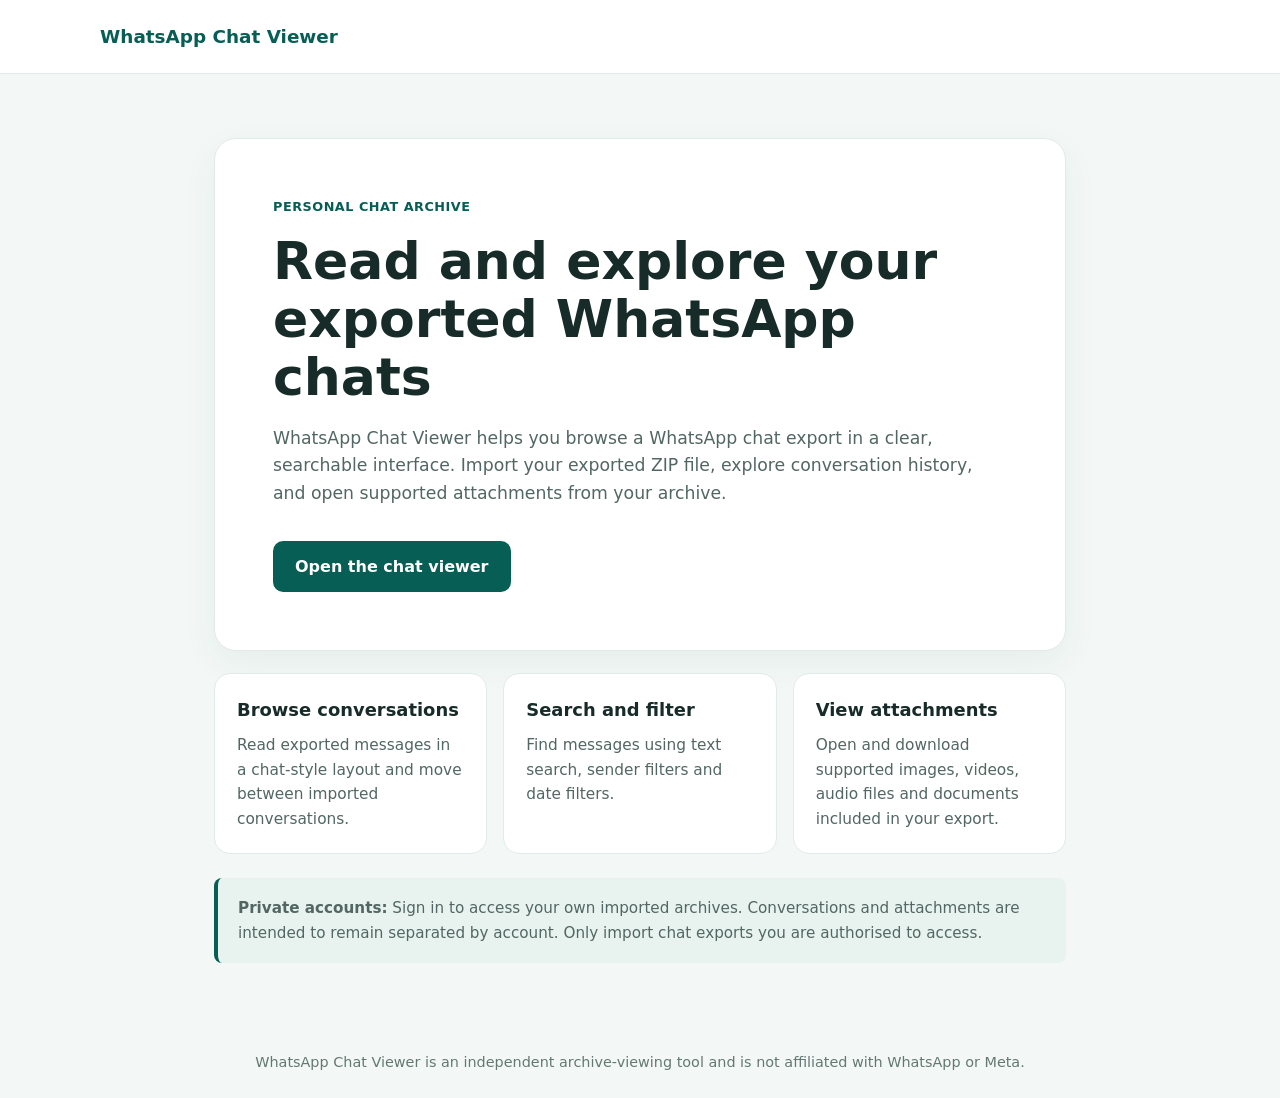
==== frontend/about.html @ 21252b19 "Add public SEO landing page and sitemap" ====
<!doctype html>
<html lang="en">
<head>
  <meta charset="utf-8">
  <meta name="viewport" content="width=device-width, initial-scale=1">
  <title>WhatsApp Chat Viewer – Read and Explore Exported WhatsApp Chats</title>
  <meta name="description" content="View your exported WhatsApp chat history in a clear, searchable interface. Import your WhatsApp ZIP export to browse messages and supported media privately.">
  <meta name="keywords" content="WhatsApp Chat Viewer, WhatsApp Export Viewer, read WhatsApp chat export, WhatsApp TXT viewer, WhatsApp ZIP viewer, view WhatsApp messages">
  <meta name="robots" content="index,follow">
  <link rel="canonical" href="https://whatsapp-chat-viewer-frontend.onrender.com/about.html">
  <meta property="og:type" content="website">
  <meta property="og:title" content="WhatsApp Chat Viewer">
  <meta property="og:description" content="Browse your exported WhatsApp conversations and supported attachments in a searchable archive.">
  <meta property="og:url" content="https://whatsapp-chat-viewer-frontend.onrender.com/about.html">
  <meta name="theme-color" content="#075e54">
  <style>
    :root { color-scheme: light; --green:#075e54; --ink:#172b28; --muted:#526763; --bg:#f3f8f6; }
    * { box-sizing:border-box; }
    body { margin:0; font-family:system-ui,-apple-system,Segoe UI,Roboto,Arial,sans-serif; color:var(--ink); background:var(--bg); line-height:1.6; }
    header { padding:22px max(6vw,24px); background:#fff; border-bottom:1px solid #e1ebe7; }
    .brand { max-width:1080px; margin:auto; font-weight:750; color:var(--green); font-size:1.15rem; }
    main { max-width:900px; margin:64px auto; padding:0 24px; }
    .hero { background:#fff; border:1px solid #e1ebe7; border-radius:22px; padding:clamp(28px,6vw,58px); box-shadow:0 12px 35px rgba(15,60,48,.06); }
    .eyebrow { color:var(--green); font-weight:700; letter-spacing:.04em; text-transform:uppercase; font-size:.8rem; }
    h1 { font-size:clamp(2rem,5vw,3.25rem); line-height:1.12; margin:14px 0 18px; }
    p { color:var(--muted); font-size:1.08rem; }
    .cta { display:inline-block; margin-top:16px; padding:13px 22px; border-radius:10px; background:var(--green); color:#fff; text-decoration:none; font-weight:700; }
    .features { display:grid; grid-template-columns:repeat(auto-fit,minmax(220px,1fr)); gap:16px; margin-top:22px; }
    .feature { background:#fff; border:1px solid #e1ebe7; border-radius:16px; padding:22px; }
    h2 { font-size:1.12rem; margin:0 0 8px; }
    .feature p { font-size:.96rem; margin:0; }
    .privacy { margin-top:24px; padding:18px 20px; border-left:4px solid var(--green); background:#e8f3ef; border-radius:8px; }
    .privacy p { margin:0; font-size:.95rem; }
    footer { text-align:center; color:#647873; padding:24px; font-size:.9rem; }
  </style>
</head>
<body>
  <header><div class="brand">WhatsApp Chat Viewer</div></header>
  <main>
    <section class="hero">
      <div class="eyebrow">Personal chat archive</div>
      <h1>Read and explore your exported WhatsApp chats</h1>
      <p>WhatsApp Chat Viewer helps you browse a WhatsApp chat export in a clear, searchable interface. Import your exported ZIP file, explore conversation history, and open supported attachments from your archive.</p>
      <a class="cta" href="/login.html">Open the chat viewer</a>
    </section>
    <section class="features" aria-label="Features">
      <article class="feature"><h2>Browse conversations</h2><p>Read exported messages in a chat-style layout and move between imported conversations.</p></article>
      <article class="feature"><h2>Search and filter</h2><p>Find messages using text search, sender filters and date filters.</p></article>
      <article class="feature"><h2>View attachments</h2><p>Open and download supported images, videos, audio files and documents included in your export.</p></article>
    </section>
    <section class="privacy">
      <p><strong>Private accounts:</strong> Sign in to access your own imported archives. Conversations and attachments are intended to remain separated by account. Only import chat exports you are authorised to access.</p>
    </section>
  </main>
  <footer>WhatsApp Chat Viewer is an independent archive-viewing tool and is not affiliated with WhatsApp or Meta.</footer>
</body>
</html>
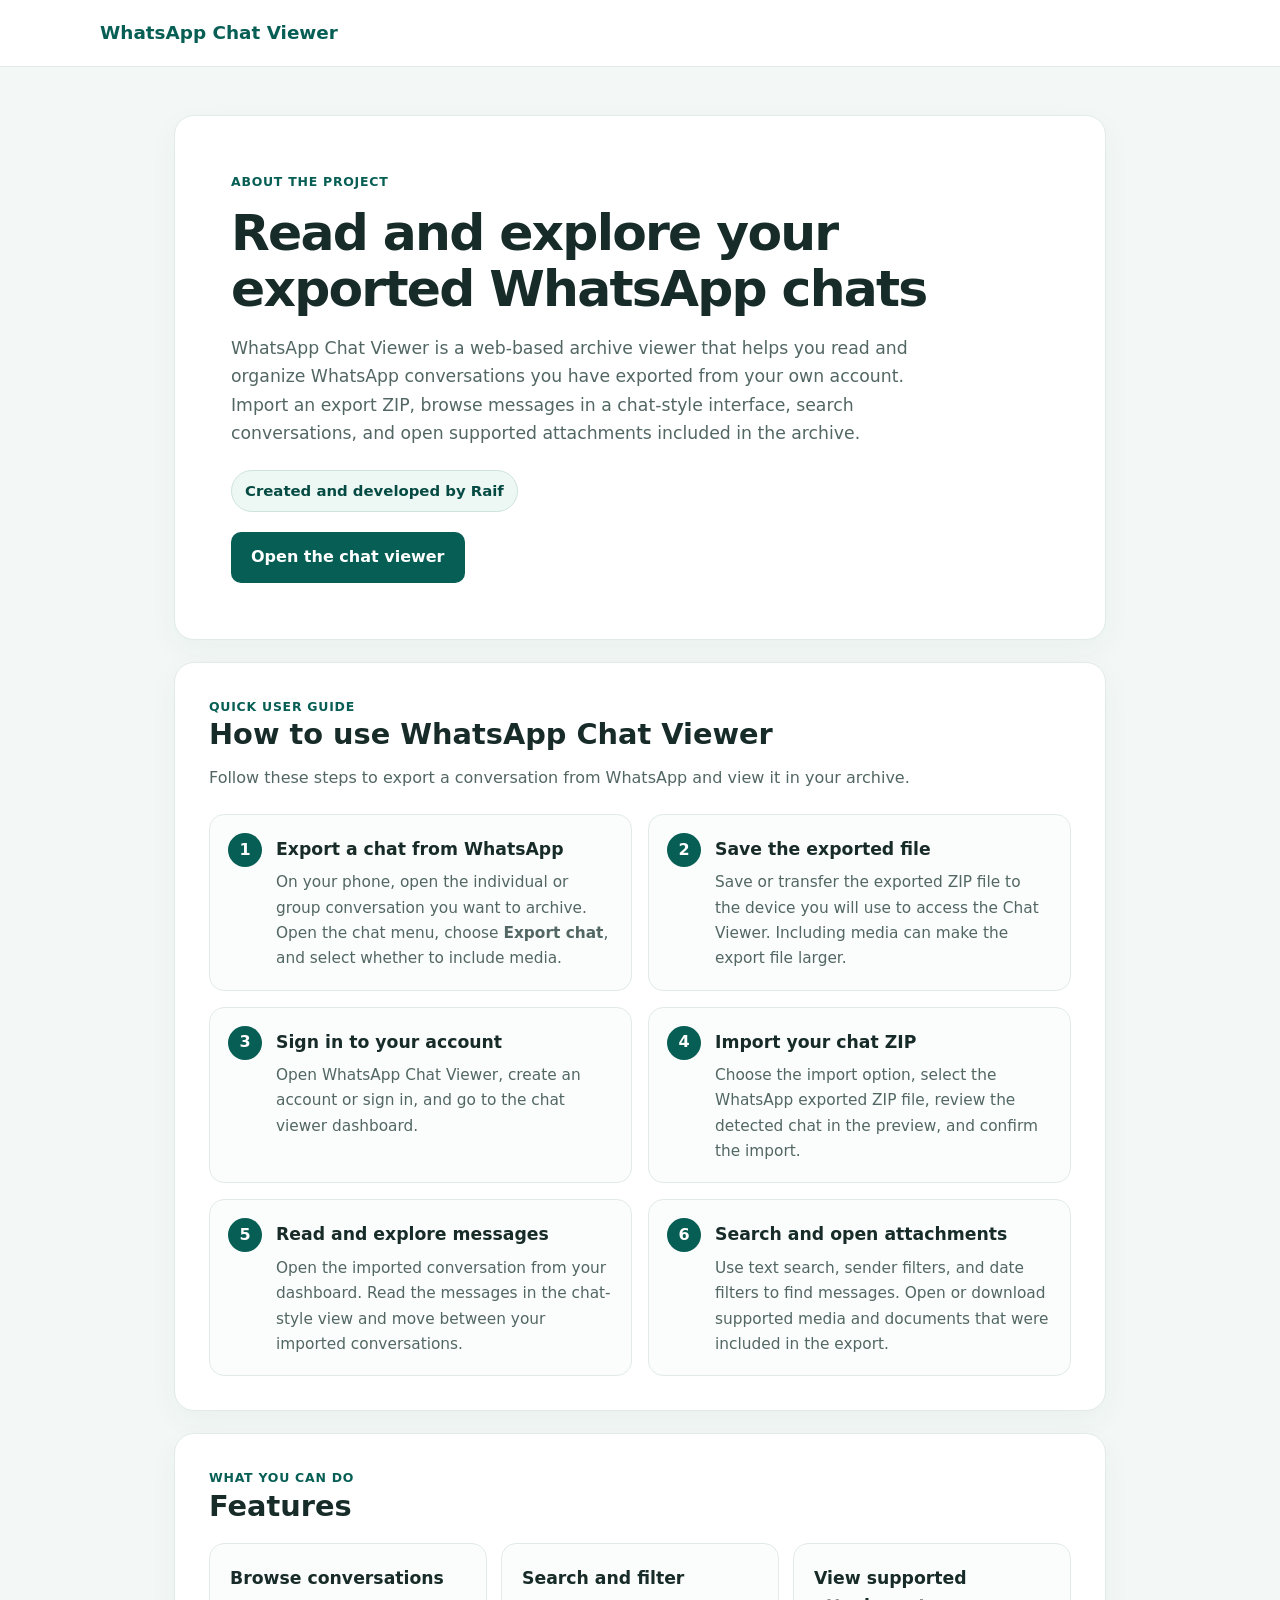
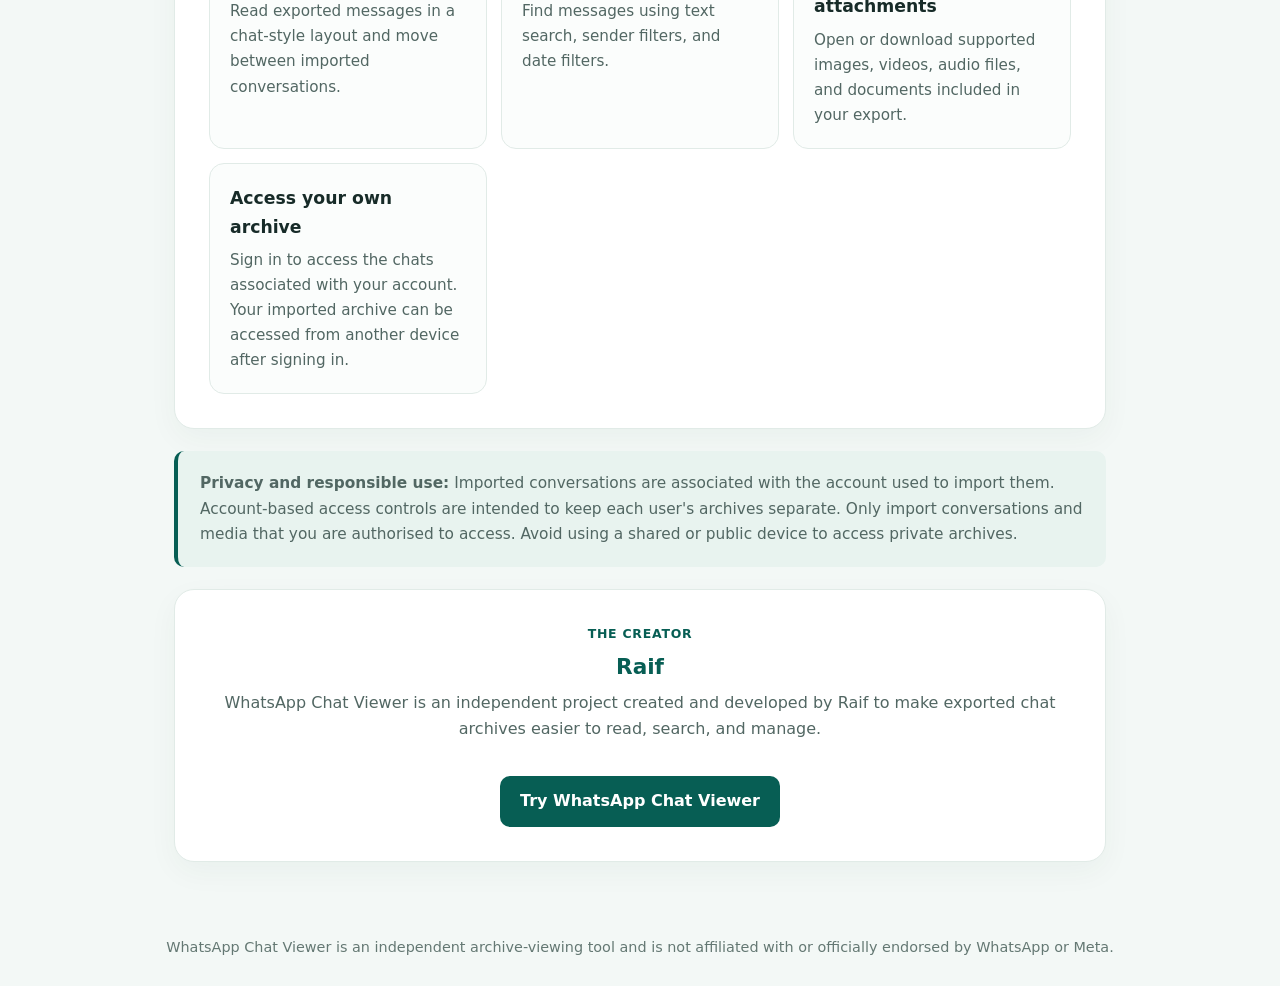
==== commit eedc6a11: "Improve about page and add user guide" ====
--- a/frontend/about.html
+++ b/frontend/about.html
@@ -4,54 +4,258 @@
   <meta charset="utf-8">
   <meta name="viewport" content="width=device-width, initial-scale=1">
   <title>WhatsApp Chat Viewer – Read and Explore Exported WhatsApp Chats</title>
-  <meta name="description" content="View your exported WhatsApp chat history in a clear, searchable interface. Import your WhatsApp ZIP export to browse messages and supported media privately.">
+  <meta name="description" content="Learn how to export, import, read, search and view your WhatsApp chat archives with WhatsApp Chat Viewer. Created by Raif.">
   <meta name="keywords" content="WhatsApp Chat Viewer, WhatsApp Export Viewer, read WhatsApp chat export, WhatsApp TXT viewer, WhatsApp ZIP viewer, view WhatsApp messages">
   <meta name="robots" content="index,follow">
   <link rel="canonical" href="https://whatsapp-chat-viewer-frontend.onrender.com/about.html">
   <meta property="og:type" content="website">
-  <meta property="og:title" content="WhatsApp Chat Viewer">
-  <meta property="og:description" content="Browse your exported WhatsApp conversations and supported attachments in a searchable archive.">
+  <meta property="og:title" content="WhatsApp Chat Viewer – About and User Guide">
+  <meta property="og:description" content="Created by Raif. Learn how to export a WhatsApp chat and view it in a searchable archive.">
   <meta property="og:url" content="https://whatsapp-chat-viewer-frontend.onrender.com/about.html">
   <meta name="theme-color" content="#075e54">
   <style>
-    :root { color-scheme: light; --green:#075e54; --ink:#172b28; --muted:#526763; --bg:#f3f8f6; }
-    * { box-sizing:border-box; }
-    body { margin:0; font-family:system-ui,-apple-system,Segoe UI,Roboto,Arial,sans-serif; color:var(--ink); background:var(--bg); line-height:1.6; }
-    header { padding:22px max(6vw,24px); background:#fff; border-bottom:1px solid #e1ebe7; }
-    .brand { max-width:1080px; margin:auto; font-weight:750; color:var(--green); font-size:1.15rem; }
-    main { max-width:900px; margin:64px auto; padding:0 24px; }
-    .hero { background:#fff; border:1px solid #e1ebe7; border-radius:22px; padding:clamp(28px,6vw,58px); box-shadow:0 12px 35px rgba(15,60,48,.06); }
-    .eyebrow { color:var(--green); font-weight:700; letter-spacing:.04em; text-transform:uppercase; font-size:.8rem; }
-    h1 { font-size:clamp(2rem,5vw,3.25rem); line-height:1.12; margin:14px 0 18px; }
-    p { color:var(--muted); font-size:1.08rem; }
-    .cta { display:inline-block; margin-top:16px; padding:13px 22px; border-radius:10px; background:var(--green); color:#fff; text-decoration:none; font-weight:700; }
-    .features { display:grid; grid-template-columns:repeat(auto-fit,minmax(220px,1fr)); gap:16px; margin-top:22px; }
-    .feature { background:#fff; border:1px solid #e1ebe7; border-radius:16px; padding:22px; }
-    h2 { font-size:1.12rem; margin:0 0 8px; }
-    .feature p { font-size:.96rem; margin:0; }
-    .privacy { margin-top:24px; padding:18px 20px; border-left:4px solid var(--green); background:#e8f3ef; border-radius:8px; }
-    .privacy p { margin:0; font-size:.95rem; }
-    footer { text-align:center; color:#647873; padding:24px; font-size:.9rem; }
+    :root {
+      color-scheme: light;
+      --green: #075e54;
+      --green-dark: #064b43;
+      --ink: #172b28;
+      --muted: #526763;
+      --bg: #f3f8f6;
+      --line: #e1ebe7;
+      --white: #fff;
+    }
+    * { box-sizing: border-box; }
+    html { scroll-behavior: smooth; }
+    body {
+      margin: 0;
+      font-family: system-ui, -apple-system, Segoe UI, Roboto, Arial, sans-serif;
+      color: var(--ink);
+      background: var(--bg);
+      line-height: 1.65;
+    }
+    header {
+      padding: 18px max(6vw, 24px);
+      background: var(--white);
+      border-bottom: 1px solid var(--line);
+    }
+    .brand {
+      max-width: 1080px;
+      margin: auto;
+      font-weight: 800;
+      color: var(--green);
+      font-size: 1.15rem;
+    }
+    main { max-width: 980px; margin: 48px auto; padding: 0 24px; }
+    .hero, .section-card {
+      background: var(--white);
+      border: 1px solid var(--line);
+      border-radius: 20px;
+      box-shadow: 0 10px 30px rgba(15,60,48,.045);
+    }
+    .hero { padding: clamp(28px, 6vw, 56px); }
+    .eyebrow {
+      color: var(--green);
+      font-weight: 800;
+      letter-spacing: .06em;
+      text-transform: uppercase;
+      font-size: .78rem;
+    }
+    h1 {
+      font-size: clamp(2rem, 5vw, 3.15rem);
+      line-height: 1.12;
+      margin: 12px 0 16px;
+      letter-spacing: -.035em;
+    }
+    h2 { font-size: clamp(1.35rem, 3vw, 1.8rem); line-height: 1.25; margin: 0 0 12px; }
+    h3 { font-size: 1.08rem; margin: 0 0 7px; }
+    p { color: var(--muted); margin: 0 0 14px; }
+    .hero-copy { max-width: 720px; font-size: 1.08rem; }
+    .creator {
+      display: inline-flex;
+      align-items: center;
+      gap: 8px;
+      margin-top: 8px;
+      padding: 8px 13px;
+      border: 1px solid #cfe4dc;
+      border-radius: 999px;
+      background: #edf7f3;
+      color: var(--green-dark);
+      font-weight: 750;
+      font-size: .93rem;
+    }
+    .cta {
+      display: inline-block;
+      margin-top: 20px;
+      padding: 12px 20px;
+      border-radius: 10px;
+      background: var(--green);
+      color: #fff;
+      text-decoration: none;
+      font-weight: 750;
+    }
+    .cta:hover { background: var(--green-dark); }
+    .section-card { margin-top: 22px; padding: clamp(22px, 4vw, 34px); }
+    .section-intro { max-width: 760px; margin-bottom: 22px; }
+    .steps {
+      display: grid;
+      grid-template-columns: repeat(2, minmax(0, 1fr));
+      gap: 16px;
+      counter-reset: step;
+    }
+    .step {
+      position: relative;
+      padding: 20px 20px 18px 66px;
+      border: 1px solid var(--line);
+      border-radius: 15px;
+      background: #fbfdfc;
+      counter-increment: step;
+    }
+    .step::before {
+      content: counter(step);
+      position: absolute;
+      top: 18px;
+      left: 18px;
+      display: grid;
+      place-items: center;
+      width: 34px;
+      height: 34px;
+      border-radius: 50%;
+      background: var(--green);
+      color: white;
+      font-weight: 800;
+    }
+    .step p { font-size: .96rem; margin: 0; }
+    .step ul { color: var(--muted); margin: 8px 0 0; padding-left: 18px; font-size: .95rem; }
+    .features {
+      display: grid;
+      grid-template-columns: repeat(auto-fit, minmax(210px, 1fr));
+      gap: 14px;
+      margin-top: 18px;
+    }
+    .feature {
+      padding: 20px;
+      border: 1px solid var(--line);
+      border-radius: 15px;
+      background: #fbfdfc;
+    }
+    .feature p { font-size: .95rem; margin: 0; }
+    .privacy {
+      margin-top: 22px;
+      padding: 20px 22px;
+      border-left: 4px solid var(--green);
+      background: #e8f3ef;
+      border-radius: 10px;
+    }
+    .privacy p { margin: 0; font-size: .96rem; }
+    .creator-section { text-align: center; }
+    .creator-name { color: var(--green); font-size: 1.35rem; font-weight: 850; margin: 4px 0 5px; }
+    footer {
+      text-align: center;
+      color: #647873;
+      padding: 26px 24px;
+      font-size: .9rem;
+    }
+    @media (max-width: 680px) {
+      main { margin: 28px auto; }
+      .steps { grid-template-columns: 1fr; }
+    }
   </style>
 </head>
 <body>
   <header><div class="brand">WhatsApp Chat Viewer</div></header>
+
   <main>
     <section class="hero">
-      <div class="eyebrow">Personal chat archive</div>
+      <div class="eyebrow">About the project</div>
       <h1>Read and explore your exported WhatsApp chats</h1>
-      <p>WhatsApp Chat Viewer helps you browse a WhatsApp chat export in a clear, searchable interface. Import your exported ZIP file, explore conversation history, and open supported attachments from your archive.</p>
+      <p class="hero-copy">
+        WhatsApp Chat Viewer is a web-based archive viewer that helps you read and organize
+        WhatsApp conversations you have exported from your own account. Import an export ZIP,
+        browse messages in a chat-style interface, search conversations, and open supported
+        attachments included in the archive.
+      </p>
+      <div class="creator">Created and developed by Raif</div>
+      <br>
       <a class="cta" href="/login.html">Open the chat viewer</a>
     </section>
-    <section class="features" aria-label="Features">
-      <article class="feature"><h2>Browse conversations</h2><p>Read exported messages in a chat-style layout and move between imported conversations.</p></article>
-      <article class="feature"><h2>Search and filter</h2><p>Find messages using text search, sender filters and date filters.</p></article>
-      <article class="feature"><h2>View attachments</h2><p>Open and download supported images, videos, audio files and documents included in your export.</p></article>
-    </section>
+
+    <section class="section-card" aria-labelledby="how-to">
+      <div class="section-intro">
+        <div class="eyebrow">Quick user guide</div>
+        <h2 id="how-to">How to use WhatsApp Chat Viewer</h2>
+        <p>Follow these steps to export a conversation from WhatsApp and view it in your archive.</p>
+      </div>
+
+      <div class="steps">
+        <article class="step">
+          <h3>Export a chat from WhatsApp</h3>
+          <p>On your phone, open the individual or group conversation you want to archive. Open the chat menu, choose <strong>Export chat</strong>, and select whether to include media.</p>
+        </article>
+
+        <article class="step">
+          <h3>Save the exported file</h3>
+          <p>Save or transfer the exported ZIP file to the device you will use to access the Chat Viewer. Including media can make the export file larger.</p>
+        </article>
+
+        <article class="step">
+          <h3>Sign in to your account</h3>
+          <p>Open WhatsApp Chat Viewer, create an account or sign in, and go to the chat viewer dashboard.</p>
+        </article>
+
+        <article class="step">
+          <h3>Import your chat ZIP</h3>
+          <p>Choose the import option, select the WhatsApp exported ZIP file, review the detected chat in the preview, and confirm the import.</p>
+        </article>
+
+        <article class="step">
+          <h3>Read and explore messages</h3>
+          <p>Open the imported conversation from your dashboard. Read the messages in the chat-style view and move between your imported conversations.</p>
+        </article>
+
+        <article class="step">
+          <h3>Search and open attachments</h3>
+          <p>Use text search, sender filters, and date filters to find messages. Open or download supported media and documents that were included in the export.</p>
+        </article>
+      </div>
+    </section>
+
+    <section class="section-card" aria-labelledby="features-title">
+      <div class="eyebrow">What you can do</div>
+      <h2 id="features-title">Features</h2>
+      <div class="features">
+        <article class="feature">
+          <h3>Browse conversations</h3>
+          <p>Read exported messages in a chat-style layout and move between imported conversations.</p>
+        </article>
+        <article class="feature">
+          <h3>Search and filter</h3>
+          <p>Find messages using text search, sender filters, and date filters.</p>
+        </article>
+        <article class="feature">
+          <h3>View supported attachments</h3>
+          <p>Open or download supported images, videos, audio files, and documents included in your export.</p>
+        </article>
+        <article class="feature">
+          <h3>Access your own archive</h3>
+          <p>Sign in to access the chats associated with your account. Your imported archive can be accessed from another device after signing in.</p>
+        </article>
+      </div>
+    </section>
+
     <section class="privacy">
-      <p><strong>Private accounts:</strong> Sign in to access your own imported archives. Conversations and attachments are intended to remain separated by account. Only import chat exports you are authorised to access.</p>
+      <p><strong>Privacy and responsible use:</strong> Imported conversations are associated with the account used to import them. Account-based access controls are intended to keep each user's archives separate. Only import conversations and media that you are authorised to access. Avoid using a shared or public device to access private archives.</p>
+    </section>
+
+    <section class="section-card creator-section">
+      <div class="eyebrow">The creator</div>
+      <div class="creator-name">Raif</div>
+      <p>WhatsApp Chat Viewer is an independent project created and developed by Raif to make exported chat archives easier to read, search, and manage.</p>
+      <a class="cta" href="/login.html">Try WhatsApp Chat Viewer</a>
     </section>
   </main>
-  <footer>WhatsApp Chat Viewer is an independent archive-viewing tool and is not affiliated with WhatsApp or Meta.</footer>
+
+  <footer>
+    WhatsApp Chat Viewer is an independent archive-viewing tool and is not affiliated with or officially endorsed by WhatsApp or Meta.
+  </footer>
 </body>
 </html>
